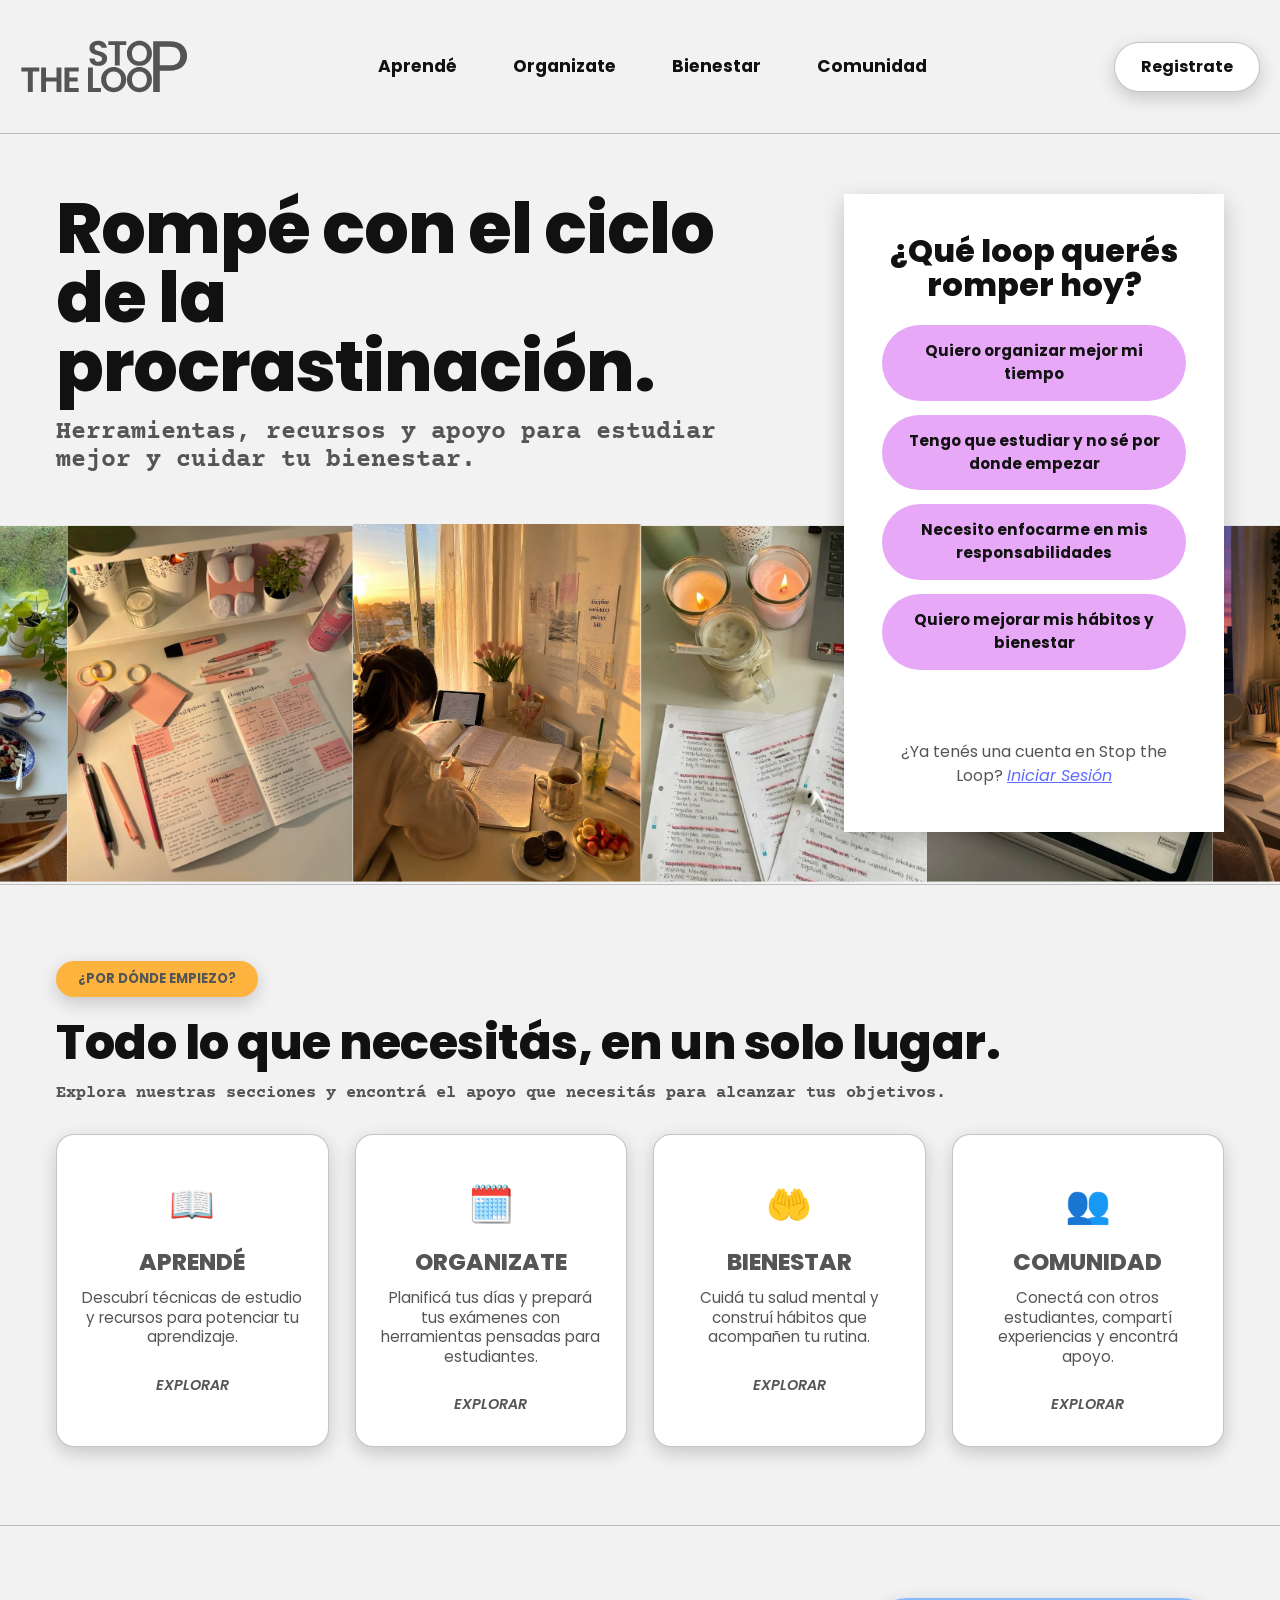
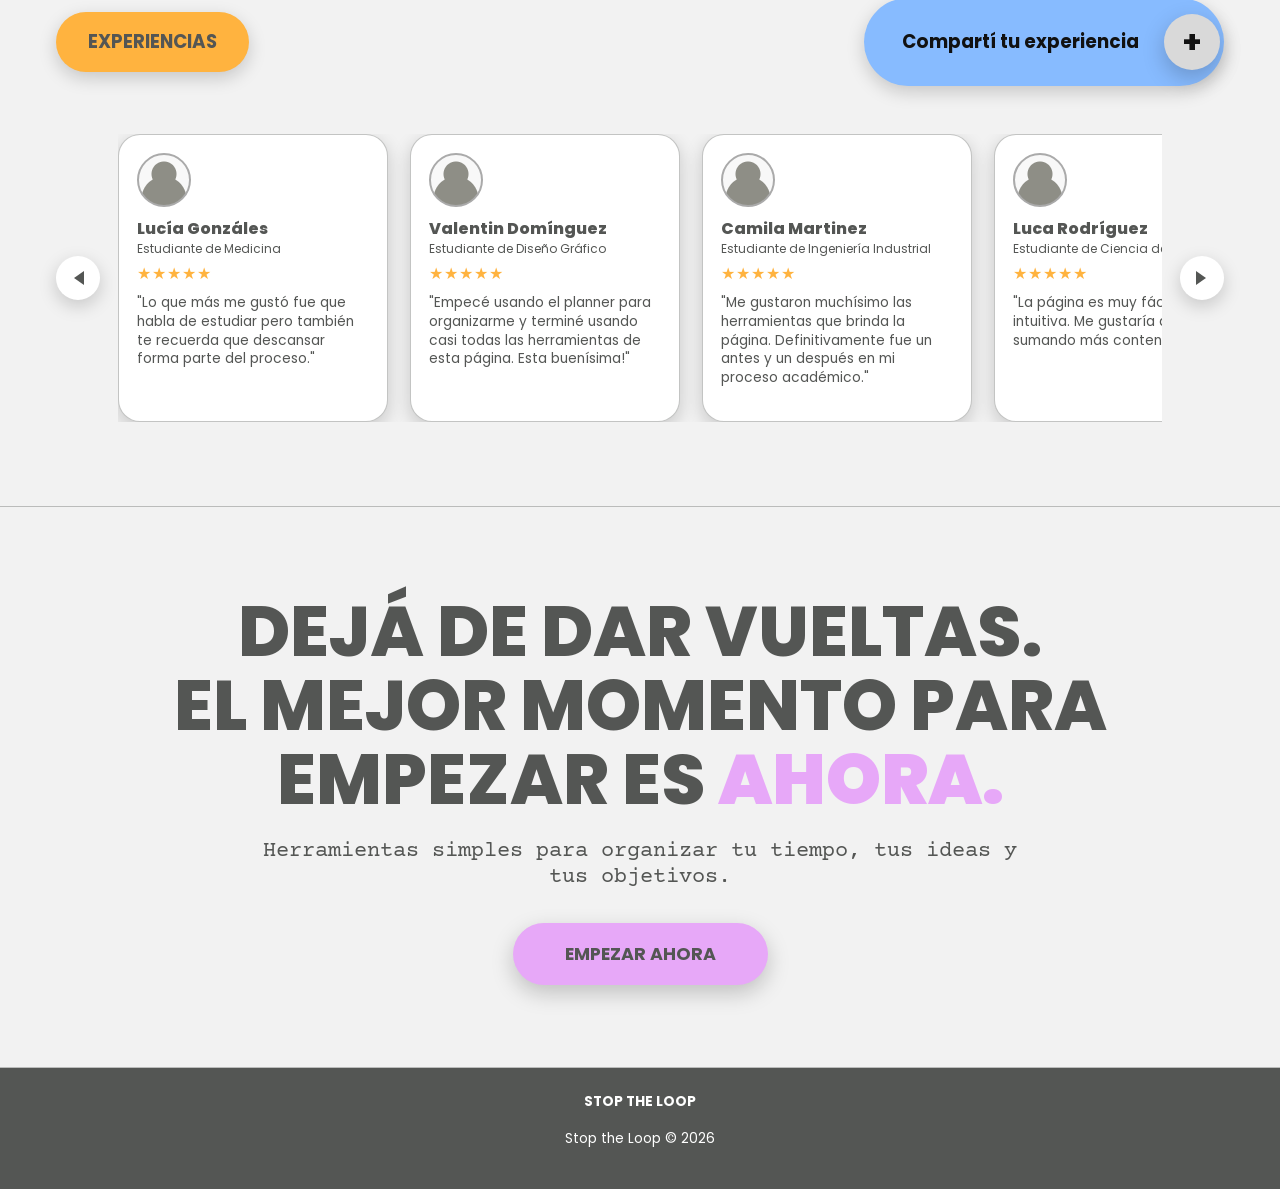
==== index.html @ 48a917cd "modificaciones para subirlo y que se cargue bien en pages" ====
<!DOCTYPE html>
<html lang="es">
<head>
  <meta charset="UTF-8">
  <meta name="viewport" content="width=device-width, initial-scale=1.0">
  <title>Rompé con el ciclo de la procrastinación.</title>
  <link href="https://cdn.jsdelivr.net/npm/bootstrap@5.3.3/dist/css/bootstrap.min.css" rel="stylesheet">
  <link rel="stylesheet" href="stoptheloop.css">
</head>
<body>

  <header class="site-header" id="inicio">
    <nav class="navbar">
      <a class="logo" href="#inicio" aria-label="Ir al inicio">
        <img src="stoptheloop.svg" alt="Logo de Stop the Loop">
      </a>
      
      <!--Menú Principal-->
      <ul class="nav-links" id="nav-links">
        <li><a href="menu/aprende/aprende.html">Aprendé</a></li>
        <li><a href="menu/organizate/organizate.html">Organizate</a></li>
        <li><a href="menu/bienestar/bienestar.html">Bienestar</a></li>
        <li><a href="menu/comunidad/comunidad.html">Comunidad</a></li>
      </ul>

      <div class="nav-derecha">
        <a href="menu/registro/registro.html" class="btn btn-nav">Registrate</a>
        <button type="button" class="menu-toggle" id="menu-toggle" aria-label="Abrir menú" aria-expanded="false">
          <span></span><span></span><span></span>
        </button>
      </div>
    </nav>
  </header>

  <main>
    <!--Sección Principal-->
     <section class="seccion-principal seccion-con-borde">
        <div class="contenido-principal">
          
          <div class="texto-principal">
            <h1>Rompé con el ciclo de la procrastinación.</h1>
            <p>Herramientas, recursos y apoyo para estudiar mejor y cuidar tu bienestar.</p>
          </div>

        <aside class="tarjeta-principal">
          <h2>¿Qué loop querés romper hoy?</h2>
          <button class="loop-option" data-message="Buenísimo. Empecemos por armar una planificación simple para tu semana.">Quiero organizar mejor mi tiempo</button>
          <button class="loop-option" data-message="Esta bien, no te preocupes. Te conviene empezar por el planificador de exámenes.">Tengo que estudiar y no sé por donde empezar</button>
          <button class="loop-option" data-message="Para trabajar tu concentración podés usar técnicas cortas y bloques de estudio.">Necesito enfocarme en mis responsabilidades</button>
          <button class="loop-option" data-message="La sección de bienestar te puede ayudar a sostener hábitos.">Quiero mejorar mis hábitos y bienestar</button>
          <p id="loop-message" class="loop-message"></p>
          <p class="login-text">
            ¿Ya tenés una cuenta en Stop the Loop?
            <a href="#registro">Iniciar Sesión</a>
          </p>
        </aside>
        <img src="escritorios.svg" alt="collage de escritorios de estudio" class="imagen-hero">
        </div>

      </section>

    <!--Sección de categorias-->
    <section class="seccion-categorias seccion-con-borde" id="seccion-categorias">
      <span class="etiqueta">¿POR DÓNDE EMPIEZO?</span>
      <div class="section-heading">
        <div>
          <h2>Todo lo que necesitás, en un solo lugar.</h2>
          <p>Explora nuestras secciones y encontrá el apoyo que necesitás para alcanzar tus objetivos.</p>
        </div>
      </div>
      <div class="category-grid">
        <article class="category-card" id="aprende">
          <div class="icon">📖</div>
          <h3>APRENDÉ</h3>
          <p>Descubrí técnicas de estudio y recursos para potenciar tu aprendizaje.</p>
          <a href="menu/aprende/aprende.html">EXPLORAR</a>
        </article>
        <article class="category-card" id="organizate">
          <div class="icon">🗓️</div>
          <h3>ORGANIZATE</h3>
          <p>Planificá tus días y prepará tus exámenes con herramientas pensadas para estudiantes.</p>
          <a href="menu/organizate/organizate.html">EXPLORAR</a>
        </article>
        <article class="category-card" id="bienestar">
          <div class="icon">🤲</div>
          <h3>BIENESTAR</h3>
          <p>Cuidá tu salud mental y construí hábitos que acompañen tu rutina.</p>
          <a href="menu/bienestar/bienestar.html">EXPLORAR</a>
        </article>
        <article class="category-card" id="comunidad">
          <div class="icon">👥</div>
          <h3>COMUNIDAD</h3>
          <p>Conectá con otros estudiantes, compartí experiencias y encontrá apoyo.</p>
          <a href="menu/comunidad/comunidad.html">EXPLORAR</a>
        </article>

      </div>
    </section>

    <!--Sección de Experiencias-->
    <section class="seccion-experiencias seccion-con-borde">
      <div class="section-top">
        <span class="etiqueta etiqueta-experiencias">EXPERIENCIAS</span>
        <button type="button" id="btn-compartir" class="boton-compartir">
          Compartí tu experiencia
          <span>+</span>
        </button>
      </div>
      <div class="carrusel-resenas">
        <button type="button" class="flecha flecha-izq" id="flecha-izq" aria-label="Ver reseña anterior"></button>
        <div class="grilla-resenas" id="grilla-resenas">
            <article class="tarjeta-resena">
            <div class="avatar"></div>
        <div>
          <h3>Lucía Gonzáles</h3>
          <p class="rol">Estudiante de Medicina</p>
          <p class="estrellas">★★★★★</p>
          <p>"Lo que más me gustó fue que habla de estudiar pero también te recuerda que descansar forma parte del proceso."</p>
        </div>
      </article>

      <article class="tarjeta-resena">
        <div class="avatar"></div>
        <div>
          <h3>Valentin Domínguez</h3>
          <p class="rol">Estudiante de Diseño Gráfico</p>
          <p class="estrellas">★★★★★</p>
          <p>"Empecé usando el planner para organizarme y terminé usando casi todas las herramientas de esta página. Esta buenísima!"</p>
        </div>
      </article>
      <article class="tarjeta-resena">
        <div class="avatar"></div>
        <div>
          <h3>Camila Martinez</h3>
          <p class="rol">Estudiante de Ingeniería Industrial</p>
          <p class="estrellas">★★★★★</p>
          <p>"Me gustaron muchísimo las herramientas que brinda la página. Definitivamente fue un antes y un después en mi proceso académico."</p>
        </div>
      </article>
      <article class="tarjeta-resena">
        <div class="avatar"></div>
        <div>
          <h3>Luca Rodríguez</h3>
          <p class="rol">Estudiante de Ciencia de Datos</p>
          <p class="estrellas">★★★★★</p>
          <p>"La página es muy fácil de usar e intuitiva. Me gustaría que siga sumando más contenido."</p>
        </div>
      </article>

    <article class="tarjeta-resena">
        <div class="avatar"></div>
        <div>
          <h3>Sofía Ramírez</h3>
          <p class="rol">Estudiante de Psicología</p>
          <p class="estrellas">★★★★★</p>
          <p>"El planificador de exámenes me salvó este cuatrimestre. Súper recomendable para organizar los tiempos de estudio."</p>
        </div>
      </article>

      <article class="tarjeta-resena">
        <div class="avatar"></div>
        <div>
          <h3>Tomás Ibáñez</h3>
          <p class="rol">Estudiante de Arquitectura</p>
          <p class="estrellas">★★★★</p>
          <p>"Buenísima la sección de bienestar, me ayudó a bajar un poco la ansiedad antes de los parciales."</p>
        </div>
      </article>

      <article class="tarjeta-resena">
        <div class="avatar"></div>
        <div>
          <h3>Martina Suárez</h3>
          <p class="rol">Estudiante de Derecho</p>
          <p class="estrellas">★★★★★</p>
          <p>"Me encantó poder compartir mi experiencia y ver la de otros estudiantes. Se siente una comunidad real."</p>
        </div>
      </article>

      <article class="tarjeta-resena">
        <div class="avatar"></div>
        <div>
          <h3>Bruno Fernández</h3>
          <p class="rol">Estudiante de Ingeniería en Sistemas</p>
          <p class="estrellas">★★★★★</p>
          <p>"Muy simple de usar y con herramientas que de verdad ayudan a romper la procrastinación."</p>
        </div>
      </article>

      </div>
      <button type="button" class="flecha flecha-der" id="flecha-der" aria-label="Ver reseña siguiente"></button>
    </div>
    </section>

    <!--Sección Final-->
    <section class="seccion-final" id="registro">
      <h2>
        DEJÁ DE DAR VUELTAS.
        <br>
        EL MEJOR MOMENTO PARA EMPEZAR ES <strong>AHORA.</strong>
      </h2>
      <p>Herramientas simples para organizar tu tiempo, tus ideas y tus objetivos.</p>
      <a href="#seccion-categorias" class="btn btn-large">EMPEZAR AHORA</a>
    </section>
  </main>

  <footer class="footer">
    <div class="footer-grid">
      <a class="logo footer-logo" href="#inicio">
        <span><strong>STOP THE LOOP</strong> </span>
      </a>
    </div>
    <p>Stop the Loop © 2026</p>
  </footer>

  <!--Modal para compartir experiencia-->
  <div class="modal-overlay" id="modal-overlay">
    <div class="modal-resena" role="dialog" aria-modal="true" aria-labelledby="modal-titulo">
      <button type="button" class="modal-cerrar" id="modal-cerrar" aria-label="Cerrar">&times;</button>
      <h3 id="modal-titulo">Compartí tu experiencia</h3>
      <form id="form-resena">
        <label for="input-nombre">Nombre</label>
        <input type="text" id="input-nombre" placeholder="¿Cómo te llamás?" required>

        <label for="input-rol">¿Qué estudiás?</label>
        <input type="text" id="input-rol" placeholder="Ej: Estudiante de Medicina" required>

        <label>Puntaje</label>
        <div class="selector-estrellas" id="selector-estrellas">
          <span data-valor="1">★</span>
          <span data-valor="2">★</span>
          <span data-valor="3">★</span>
          <span data-valor="4">★</span>
          <span data-valor="5">★</span>
        </div>
        <input type="hidden" id="input-estrellas" value="0">

        <label for="input-comentario">Tu comentario</label>
        <textarea id="input-comentario" rows="4" placeholder="Contanos tu experiencia con Stop the Loop" required></textarea>

        <p id="modal-error" class="modal-error"></p>

        <button type="submit" class="btn btn-large">Enviar</button>
      </form>
    </div>
  </div>

  <script src="https://cdn.jsdelivr.net/npm/bootstrap@5.3.3/dist/js/bootstrap.bundle.min.js"></script>
  <script src="stoptheloop.js"></script>
</body>
</html>
---- stoptheloop.css ----
/* =============================================
   Stop the Loop — styles.css
   Tipografías: Poppins + Courier Prime
   ============================================= */

@import url('https://fonts.googleapis.com/css2?family=Poppins:wght@400;600;700&family=Courier+Prime&display=swap');

/* ── VARIABLES (colores del moodboard) ──────── */
:root {
  --lila:    #E7A8F8;
  --azul:    #87BBFF;
  --amarillo:#FFB33F;
  --gris-claro: #D9D9D9;
  --gris-oscuro:#545654;
  --fondo:   #F2F2F2;
  --blanco:  #FFFFFF;
  --negro:  #111111;

  --sombra-suave: 0 6px 18px #0000002e;
   --sombra-fuerte: 0 8px 22px #00000035;
  --borde-suave: 1px solid #54565459;
}

/* ── RESET BÁSICO ───────────────────────────── */
* {
  margin: 0;
  padding: 0;
  box-sizing: border-box;
}

html {
  scroll-behavior: smooth;
}

body {
  font-family: 'Poppins', sans-serif;
  font-weight: 400;
  background-color: var(--fondo);
  color: var(--gris-oscuro);
}

a{
  color: inherit;
  text-decoration: none;
}

img {
  max-width: 100%;
  display:block;
}

button {
  font-family: inherit;
}

/* ── HEADER / NAVBAR (MENÚ PRINCIPAL) ─────────────────────────────────── */
.site-header {
  background-color: var(--fondo);
  border-bottom: var(--borde-suave);
  z-index: 100;
}

.navbar {
max-width: 1280px;
min-height: 82px;
margin: 0 auto;
padding: 12px 20px;

display: flex;
justify-content: space-between;
align-items: center;
gap: 32px;
}

.logo{
  display: flex;
  align-items: center;
}

.logo img{
  width: 170px;
  height: auto;
  opacity: 0.65;
}

.nav-links{
  list-style: none;
  display:flex;
  align-items: center;
  gap: 56px;

  margin: 0;
  padding: 0;

  font-size: 1.08rem;
  font-weight: 700;
  color: var(--negro);
}

.nav-links a {
  transition: color 0.2s ease;
}

.nav-links a:hover {
  color:#87BBFF
}

/*--- BOTONES GENERALES ------------------------ */ 
.btn {
  display: inline-flex;
  justify-content: center;
  align-items: center;

  border: none;
  cursor: pointer;

  font-family: 'Poppins', sans-serif;
  font-weight: 700;

  transition: transform 0.2s ease, box-shadow 0.2s ease;
}

.btn:hover,
.loop-option:hover,
.category-card:hover {
  transform: translateY(-3px);
}

.btn-nav {
  background-color: var(--blanco);
  color: var(--negro);
  border: var(--borde-suave);
  border-radius: 999px;
  padding: 12px 26px;
  box-shadow: var(--sombra-suave);
}

.btn-large {
  background-color: var(--lila);
  color: var(--gris-oscuro);
  border-radius: 999px;
  padding: 18px 52px;
  font-size: 1.1rem;
  box-shadow: var(--sombra-fuerte);
}

/* ── MAIN ───────────────────────────────────── */
main {
  width: 100%;
}

main section{
  padding-left: 56px;
  padding-right: 56px;
}

.seccion-con-borde {
  border-bottom: var(--borde-suave);
}

/*--- ETIQUETAS --------------------------------*/
.etiqueta {
  display: inline-block;
  background-color: var(--amarillo);
  color: var(--gris-oscuro);
  border-radius: 999px;
  font-weight: 700;
  box-shadow: var(--sombra-suave)
}

.etiqueta {
  padding: 8px 22px;
  font-size: 0.82rem;
  margin-bottom: 20px;
}

/*--- SECCIÓN DEL HERO --------------------------*/
.seccion-principal.seccion-con-borde {
  position: relative;
  padding-top: 60px;
  padding-bottom: 0;
  overflow: hidden;
}

.contenido-principal {
  position: relative;
  max-width: 1280px;
  margin: 0 auto;

  display: grid;
  grid-template-columns: 1fr 380px;
  grid-template-rows: auto 1fr;
  column-gap: 56px;
}

.texto-principal {
  grid-column: 1;
  grid-row: 1;
  position: relative;
  z-index: 1;
  overflow: visible;
}

.section-heading {
  position: relative;
  display: flex;
  justify-content: space-between;
  align-items: center;
}

.texto-principal h1 {
  max-width: 760px;
  font-size: clamp(3rem,5.5vw,5rem);
  line-height: 0.98;
  letter-spacing: -1px;
  font-weight: 800;
  color: var(--negro);
}

.texto-principal p {
max-width: 700px;
margin-top: 18px;

font-family: 'Courier Prime', monospace;
font-size: clamp(1.15rem, 2vw, 1.55rem);
line-height: 1.15;
font-weight: 700;
color: var(--gris-oscuro);
}

.imagen-hero {
  grid-column: 1 / -1;
  grid-row: 2;
  width: 100vw;
  max-width: none;
  margin-left: calc(-50vw + 50%);
  height: 360px;
  margin-top: 32px;
  object-fit: cover;
  position: relative;
  z-index: 1;
}

/* -- Card del hero -----------------------------*/
.tarjeta-principal {
  grid-column: 2;
  grid-row: 1 / 3;
  align-self: start;
  position: relative;
  z-index: 2;

  background-color: var(--blanco);
  padding: 40px 38px 28px;
  box-shadow: var(--sombra-fuerte);
  text-align: center;
}

.tarjeta-principal h2 {
  font-size: 2rem;
  line-height: 1.05;
  margin-bottom: 24px;
  font-weight: 800;
  color: var(--negro)
}

.loop-option {
  width: 100%;
  margin-bottom: 14px;
  padding: 15px 20px;

  background-color: var(--lila);
  color: var(--negro);
  border: none;
  border-radius: 999px;

  font-size: 0.95rem;
  font-weight: 700;
  cursor: pointer;

  transition: transform 0.2s ease, filter 0.2s ease;
}

.loop-option:hover {
  filter: brightness(0.97);
}

.loop-message {
  min-height: 36px;
  margin: 10px 0;
  font-size: 0.9rem;
  font-weight: 600;
  color: #111111;
}

.login-text a {
  color: #5e6cff;
  text-decoration: underline;
  font-style: italic;
}

/* --- SECCIÓN DE CATEGORÍAS -------------------- */
.section-heading {
  display: flex;
  justify-content: space-between;
  align-items: flex-end;
  gap: 32px;
  position: relative;
}

.section-heading h2 {
  max-width: 1280px;
  font-size: clamp(2rem, 4vw, 3rem);
  line-height: 1.08;
  letter-spacing: -0.5px;
  font-weight: 800;
  color: var(--negro);
  margin-bottom: 14px;
}

.section-heading p {
  max-width: 1280px;
  font-family: 'Courier Prime', monospace;
  font-size: 1.05rem;
  font-weight: 700;
  line-height: 1.3;
  color: var(--gris-oscuro);
  margin-bottom: 30px;
}

.seccion-categorias {
  padding-top: 76px;
  padding-bottom: 78px;
}

.category-grid {
  max-width: 1200px;
  margin: 0 auto;

  display: grid;
  grid-template-columns: repeat(4, 1fr);
  gap: 26px;
}

.category-card {
  background-color: var(--blanco);
  border: var(--borde-suave);
  border-radius: 18px;
  padding: 42px 24px 30px;
  min-height: 300px;

  text-align: center;
  box-shadow: var(--sombra-suave);
  transition: transform 0.2s ease, box-shadow 0.2s ease;
}

.category-card:hover {
  box-shadow: var(--sombra-fuerte)
}

.icon {
  font-size: 2.3rem;
  margin-bottom: 16px;
}

.category-card h3 {
  font-size: 1.45rem;
  font-weight: 800;
  color: var(--gris-oscuro);
  margin-bottom: 12px;
}

.category-card p {
  font-size: 0.95rem;
  line-height: 1.28;
  margin-bottom: 26px;
}

.category-card a {
  font-size: 0.9rem;
  font-weight: 600;
  font-style: italic;
}

/* --- SECCIÓN DE EXPERIENCIAS -------------------*/
.seccion-experiencias {
  padding-top: 72px;
  padding-bottom: 84px;
}

.section-top {
  max-width: 1280px;
  margin: 0 auto 48px;
  display: flex;
  justify-content: space-between;
  align-items: center;
}

.etiqueta-experiencias {
  padding: 16px 32px;
  font-size: 1.15rem;
  margin-bottom: 0;
}

.boton-compartir {
  min-width: 360px;
  background-color: #87BBFF;
  border: none;
  cursor: pointer;
  color: var(--negro);
  text-align: left;
  border-radius: 999px;
  padding: 16px 22px 16px 38px;
  display: flex;
  align-items: center;
  justify-content: space-between;
  font-weight: 700;
  font-size: 1.15rem;
  box-shadow: var(--sombra-suave);
  transition: transform 0.2s ease, box-shadow 0.2s ease;
}

.boton-compartir:hover {
  transform: translateY(-3px);
  box-shadow: var(--sombra-fuerte);
}

.boton-compartir span {
  width: 56px;
  height: 56px;
  margin-right: -18px;
  background-color: var(--gris-claro);
  border-radius: 50%;
  display: grid;
  place-items: center;
  font-size: 2rem;
  box-shadow: var(--sombra-fuerte);
}

.carrusel-resenas {
  max-width: 1280px;
  margin: 0 auto;
  display: flex;
  align-items: center;
  gap: 18px;
}

.flecha {
  flex: 0 0 auto;
  width: 44px;
  height: 44px;
  border: none;
  border-radius: 50%;
  background-color: var(--blanco);
  box-shadow: var(--sombra-suave);
  cursor: pointer;
  position: relative;
  transition: transform 0.2s ease, box-shadow 0.2s ease;
}

.flecha:hover {
  transform: translateY(-2px);
  box-shadow: var(--sombra-fuerte);
}

.flecha::before {
  content: '';
  position: absolute;
  top: 50%;
  left: 50%;
  width: 0;
  height: 0;
  border-top: 7px solid transparent;
  border-bottom: 7px solid transparent;
}

.flecha-izq::before {
  border-right: 10px solid var(--gris-oscuro);
  transform: translate(-40%, -50%);
}

.flecha-der::before {
  border-left: 10px solid var(--gris-oscuro);
  transform: translate(-60%, -50%);
}

.grilla-resenas {
  flex: 1;
  min-width: 0;
  display: flex;
  gap: 22px;
  overflow-x: auto;
  scroll-snap-type: x mandatory;
  scroll-behavior: smooth;
  scrollbar-width: none;
}

.grilla-resenas::-webkit-scrollbar {
  display: none;
}

.tarjeta-resena {
flex: 0 0 270px;
width: 270px;
scroll-snap-align: start;
background-color: var(--blanco);
border: var(--borde-suave);
border-radius: 22px;
padding: 18px;
box-shadow: var(--sombra-suave);
transition: transform 0.2s ease, box-shadow 0.2s ease;
}

.tarjeta-resena:hover {
  box-shadow: var(--sombra-fuerte);
}

.avatar {
  width: 54px;
  height: 54px;
  border-radius: 50%;
  margin-bottom: 12px;
  background:  radial-gradient(circle at 50% 38%, #8E8E86 0 12px, transparent 13px),
    radial-gradient(circle at 50% 88%, #8E8E86 0 22px, transparent 23px),
    #F8F8F8;
  border: 2px solid #AAAAAA;
}

.tarjeta-resena h3 {
  font-size: 1rem;
  font-weight: 800;
  margin-bottom: 2px;
}

.rol {
  font-size: 0.75rem;
  margin-bottom: 4px;
}

.estrellas {
  color: var(--amarillo);
  letter-spacing: 1px;
  margin-bottom: 8px;
}

.tarjeta-resena p:last-child {
  font-size: 0.86rem;
  line-height: 1.35;
}

/* --- SECCIÓN FINAL ---------------------------- */
.seccion-final {
  text-align: center;
  padding-top: 88px;
  padding-bottom: 82px;
  border-bottom: var(--borde-suave);
}

.seccion-final h2 {
  max-width: 1050px;
  margin: 0 auto;
  font-size: clamp(2.7rem, 5.5vw, 5.4rem);
  line-height: 1.05;
  font-weight: 800;
  color: var(--gris-oscuro);
}

.seccion-final strong {
  color: var(--lila);
}

.seccion-final p {
  max-width: 760px;
  margin: 22px auto 32px;
  font-family: 'Courier Prime', monospace;
  font-size: 1.35rem;
  line-height: 1.2;
}

/* ── FOOTER ─────────────────────────────────── */
.footer {
  text-align: center;
  padding: 24px;
  font-size: 0.85rem;
  color: var(--blanco);
  background-color: var(--gris-oscuro);
}

.footer-grid {
  display: flex;
  justify-content: center;
  margin-bottom: 16px;
}

/* ── MODAL: COMPARTIR EXPERIENCIA ────────────── */
.modal-overlay {
  display: none;
  position: fixed;
  inset: 0;
  z-index: 200;
  padding: 24px;
  align-items: center;
  justify-content: center;
  background-color: #111111ac;
}

.modal-overlay.activo {
  display: flex;
}

.modal-resena {
  position: relative;
  width: 100%;
  max-width: 460px;
  max-height: 90vh;
  overflow-y: auto;
  background-color: var(--blanco);
  border-radius: 26px;
  padding: 42px 34px 32px;
  box-shadow: var(--sombra-fuerte);
}

.modal-resena h3 {
  font-size: 1.5rem;
  font-weight: 800;
  color: var(--negro);
  margin-bottom: 22px;
}

.modal-cerrar {
  position: absolute;
  top: 16px;
  right: 16px;
  width: 34px;
  height: 34px;
  border: none;
  border-radius: 50%;
  background-color: var(--fondo);
  color: var(--gris-oscuro);
  font-size: 1.3rem;
  line-height: 1;
  cursor: pointer;
  transition: background-color 0.2s ease;
}

.modal-cerrar:hover {
  background-color: var(--gris-claro);
}

#form-resena {
  display: flex;
  flex-direction: column;
}

#form-resena label {
  font-size: 0.85rem;
  font-weight: 700;
  margin-top: 12px;
  margin-bottom: 6px;
  color: var(--gris-oscuro);
}

#form-resena input[type="text"],
#form-resena textarea {
  font-family: 'Poppins', sans-serif;
  font-size: 0.95rem;
  padding: 12px 16px;
  border: var(--borde-suave);
  border-radius: 14px;
  background-color: var(--fondo);
  color: var(--negro);
  resize: vertical;
}

#form-resena input[type="text"]:focus,
#form-resena textarea:focus {
  outline: 2px solid var(--lila);
}

.selector-estrellas {
  display: flex;
  gap: 6px;
  font-size: 1.9rem;
  line-height: 1;
  color: var(--gris-claro);
}

.selector-estrellas span {
  cursor: pointer;
  transition: color 0.15s ease, transform 0.15s ease;
}

.selector-estrellas span:hover {
  transform: scale(1.12);
}

.selector-estrellas span.activa {
  color: var(--amarillo);
}

.modal-error {
  min-height: 18px;
  font-size: 0.8rem;
  font-weight: 700;
  color: #d1435b;
  margin: 8px 0 0;
}

#form-resena .btn-large {
  align-self: flex-start;
  margin-top: 20px;
  padding: 14px 40px;
  font-size: 1rem;
}

/* ── BOTÓN HAMBURGUESA ──────────────────────── */
.nav-derecha {
  display: flex;
  align-items: center;
  gap: 18px;
}

.menu-toggle {
  display: none;
  flex-direction: column;
  justify-content: center;
  gap: 5px;
  width: 34px;
  height: 34px;
  background: none;
  border: none;
  cursor: pointer;
  z-index: 101;
}

.menu-toggle span {
  width: 100%;
  height: 3px;
  background-color: var(--negro);
  border-radius: 2px;
  transition: transform 0.25s ease, opacity 0.25s ease;
}

.menu-toggle.abierto span:nth-child(1) {
  transform: translateY(8px) rotate(45deg);
}

.menu-toggle.abierto span:nth-child(2) {
  opacity: 0;
}

.menu-toggle.abierto span:nth-child(3) {
  transform: translateY(-8px) rotate(-45deg);
}

/* =============================================
   RESPONSIVE — TABLET (≤ 1100px)
   ============================================= */
@media (max-width: 1100px) {
  .contenido-principal {
    grid-template-columns: 1fr 320px;
    column-gap: 32px;
  }

  .category-grid {
    grid-template-columns: repeat(2, 1fr);
  }

  main section {
    padding-left: 32px;
    padding-right: 32px;
  }
}

/* =============================================
   RESPONSIVE — MENÚ MOBILE (≤ 900px)
   ============================================= */
@media (max-width: 900px) {
  .navbar {
    flex-wrap: wrap;
  }

  .menu-toggle {
    display: flex;
  }

  .nav-links {
    position: absolute;
    top: 100%;
    left: 0;
    right: 0;
    flex-direction: column;
    align-items: flex-start;
    gap: 0;
    max-height: 0;
    overflow: hidden;
    background-color: var(--fondo);
    border-bottom: var(--borde-suave);
    box-shadow: var(--sombra-suave);
    transition: max-height 0.3s ease;
  }

  .nav-links.activo {
    max-height: 320px;
  }

  .nav-links li {
    width: 100%;
  }

  .nav-links a {
    display: block;
    width: 100%;
    padding: 16px 24px;
  }

  .site-header {
    position: relative;
  }

  /* Hero se apila en una sola columna */
  .contenido-principal {
    grid-template-columns: 1fr;
    grid-template-rows: auto auto auto;
  }

  .texto-principal {
    grid-column: 1;
    grid-row: 1;
  }

  .tarjeta-principal {
    grid-column: 1;
    grid-row: 2;
    margin-top: 32px;
    width: 100%;
  }

  .imagen-hero {
    grid-row: 3;
    height: 280px;
  }

  .section-top {
    flex-direction: column;
    align-items: flex-start;
    gap: 20px;
  }

  .boton-compartir {
    min-width: 0;
    width: 100%;
  }
}

/* =============================================
   RESPONSIVE — MOBILE (≤ 600px)
   ============================================= */
@media (max-width: 600px) {
  main section {
    padding-left: 20px;
    padding-right: 20px;
  }

  .navbar {
    padding: 12px 16px;
  }

  .logo img {
    width: 130px;
  }

  .texto-principal h1 {
    letter-spacing: -0.5px;
  }

  .tarjeta-principal {
    padding: 30px 24px 22px;
  }

  .category-grid {
    grid-template-columns: 1fr;
  }

  .category-card {
    min-height: auto;
    padding: 32px 20px 24px;
  }

  .carrusel-resenas {
    gap: 10px;
  }

  .tarjeta-resena {
    flex: 0 0 220px;
    width: 220px;
  }

  .flecha {
    width: 36px;
    height: 36px;
  }

  .seccion-final h2 {
    letter-spacing: -0.5px;
  }

  .modal-resena {
    padding: 32px 22px 24px;
  }

  .selector-estrellas {
    font-size: 1.6rem;
  }
}
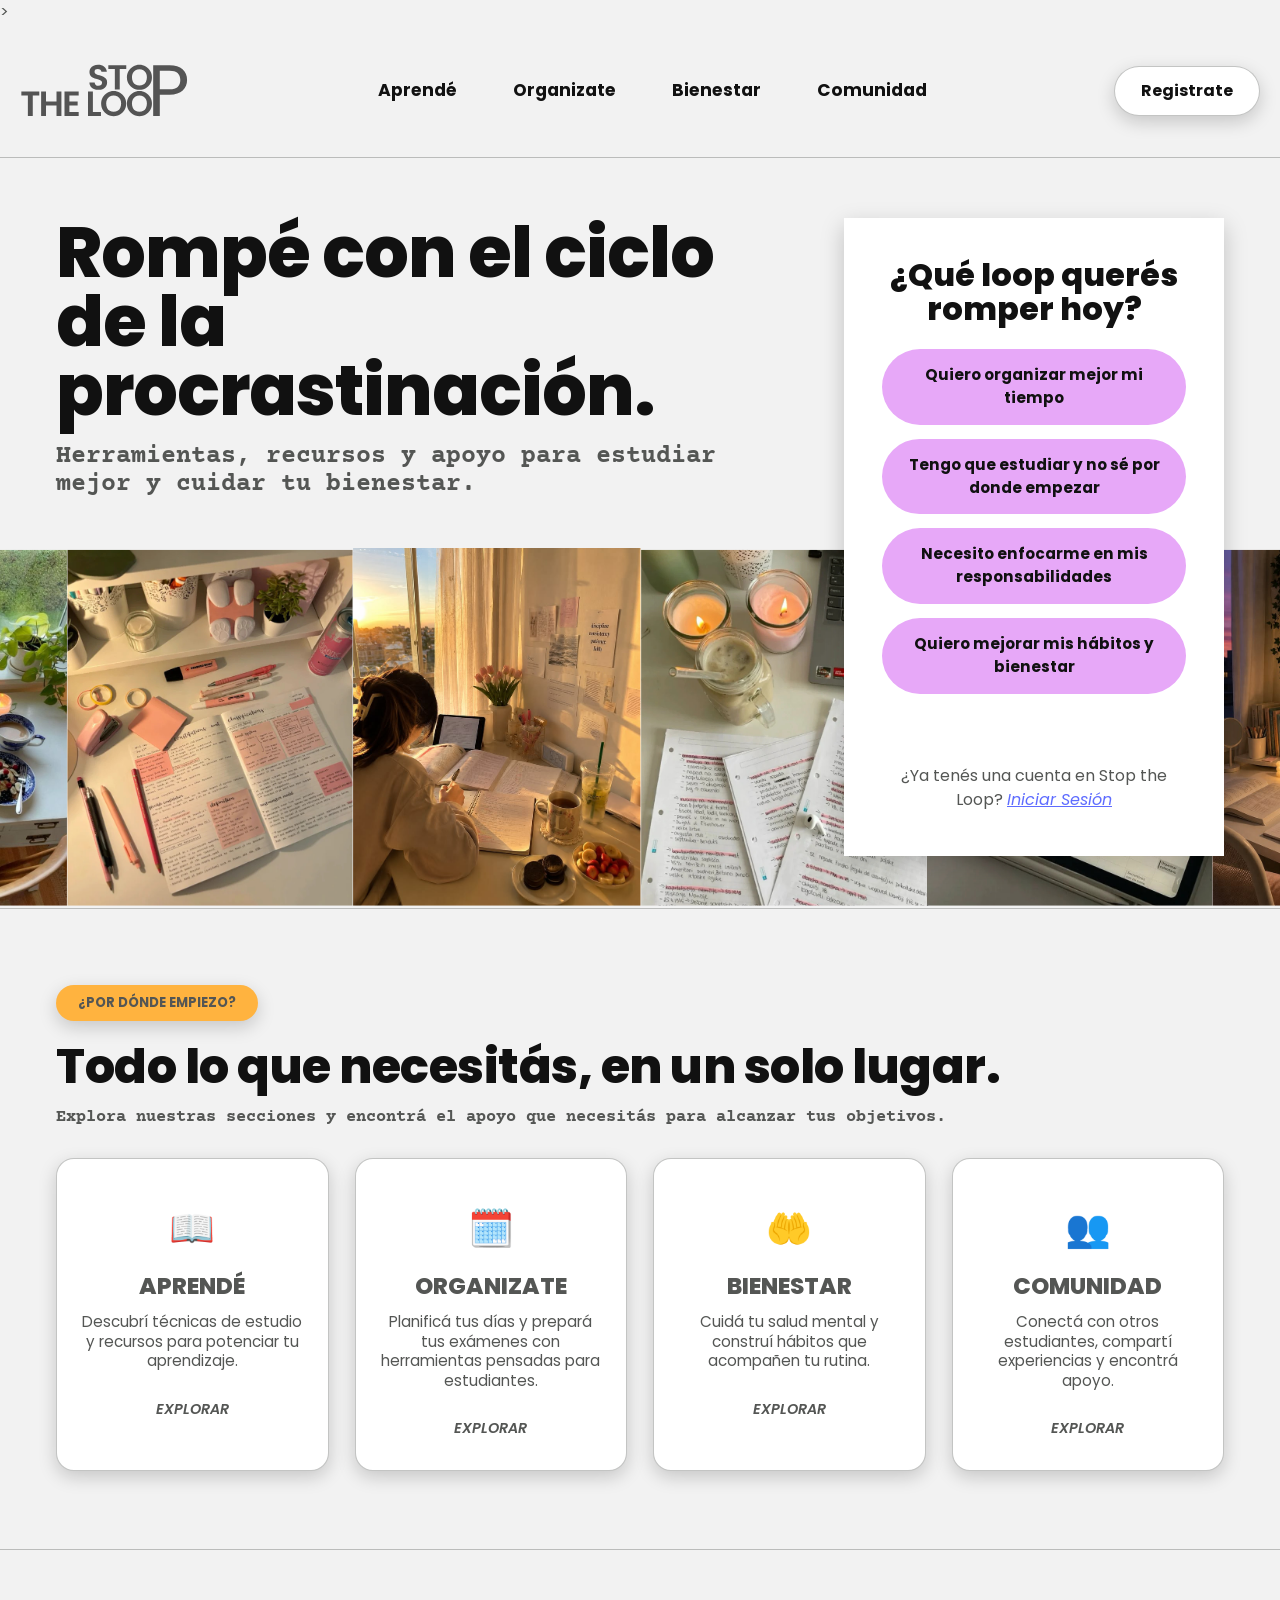
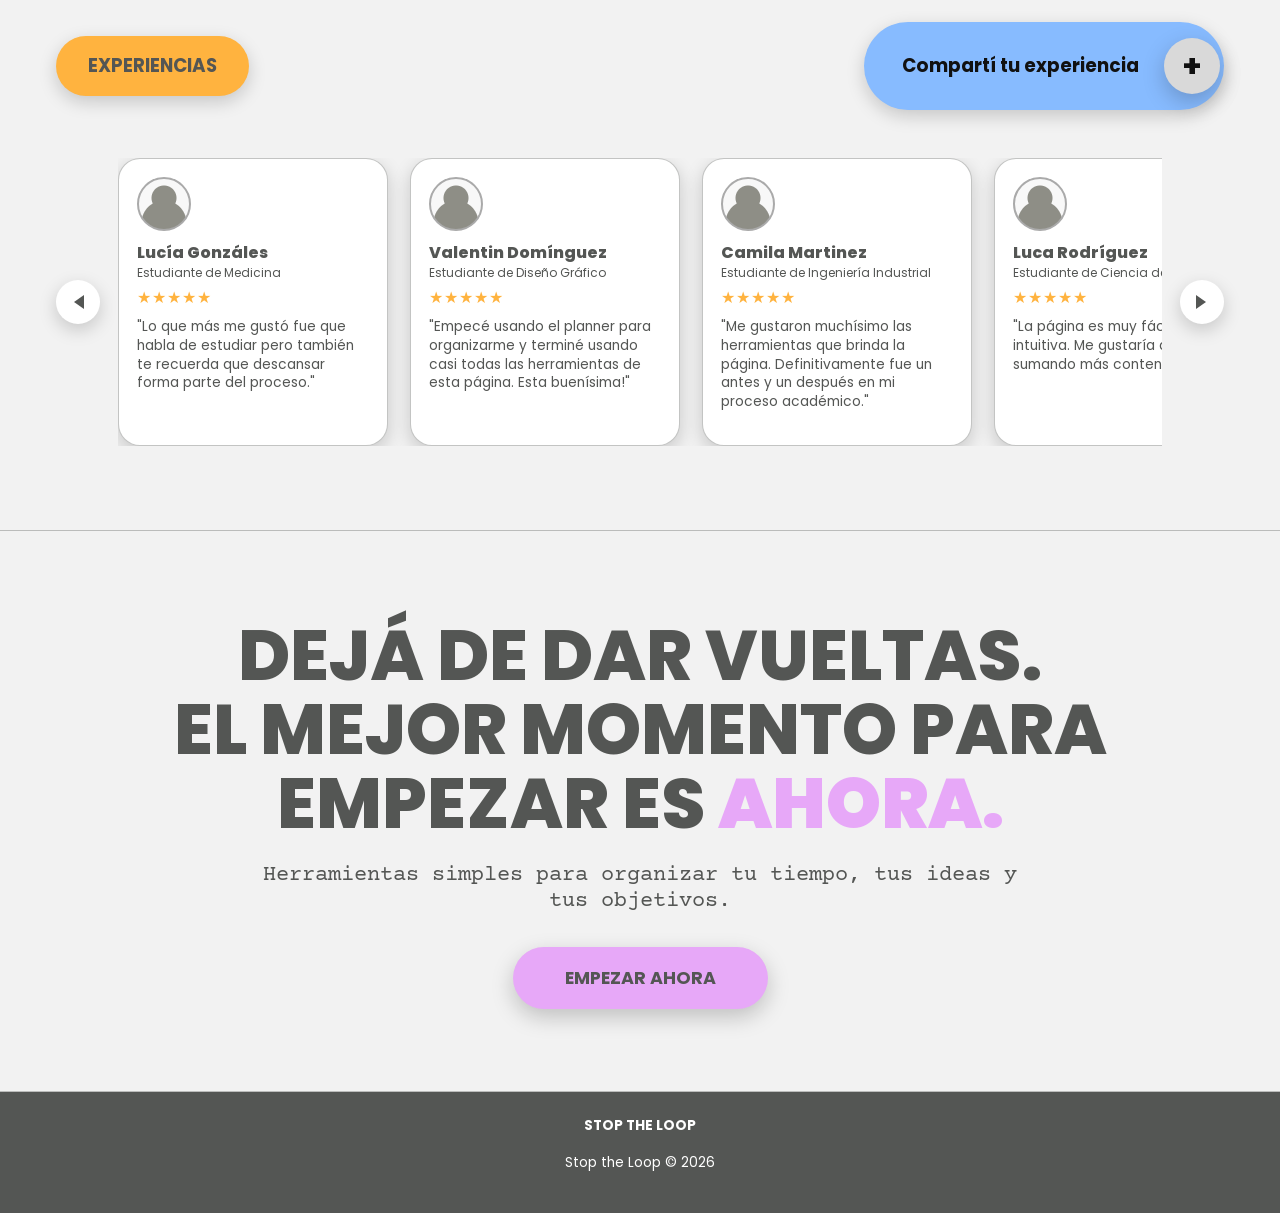
==== commit 688a395a: "prueba ade github desde el navedador" ====
--- a/index.html
+++ b/index.html
@@ -9,13 +9,15 @@
 </head>
 <body>
 
+  <!--- comentario para verificar que funcinona github-->>
+
   <header class="site-header" id="inicio">
     <nav class="navbar">
       <a class="logo" href="#inicio" aria-label="Ir al inicio">
         <img src="stoptheloop.svg" alt="Logo de Stop the Loop">
       </a>
       
-      <!--Menú Principal-->
+      <!--Menú (NADBAR) Principal-->
       <ul class="nav-links" id="nav-links">
         <li><a href="menu/aprende/aprende.html">Aprendé</a></li>
         <li><a href="menu/organizate/organizate.html">Organizate</a></li>
@@ -31,9 +33,11 @@
       </div>
     </nav>
   </header>
-
+  
+  <!-- MAIN  -->
   <main>
-    <!--Sección Principal-->
+
+    <!-- HERO / SECCIÓN PRINCIPAL STOP THE LOOP-->
      <section class="seccion-principal seccion-con-borde">
         <div class="contenido-principal">
           
@@ -210,7 +214,7 @@
         <span><strong>STOP THE LOOP</strong> </span>
       </a>
     </div>
-    <p>Stop the Loop © 2026</p>
+    <p>Stop the Loop &copy; 2026</p>
   </footer>
 
   <!--Modal para compartir experiencia-->
--- a/stoptheloop.css
+++ b/stoptheloop.css
@@ -106,6 +106,7 @@
 }
 
 /*--- BOTONES GENERALES ------------------------ */ 
+/* BOTONES */
 .btn {
   display: inline-flex;
   justify-content: center;
@@ -154,6 +155,7 @@
   padding-right: 56px;
 }
 
+/* ── SECCION CON BORDE ─────────────────────────── */
 .seccion-con-borde {
   border-bottom: var(--borde-suave);
 }
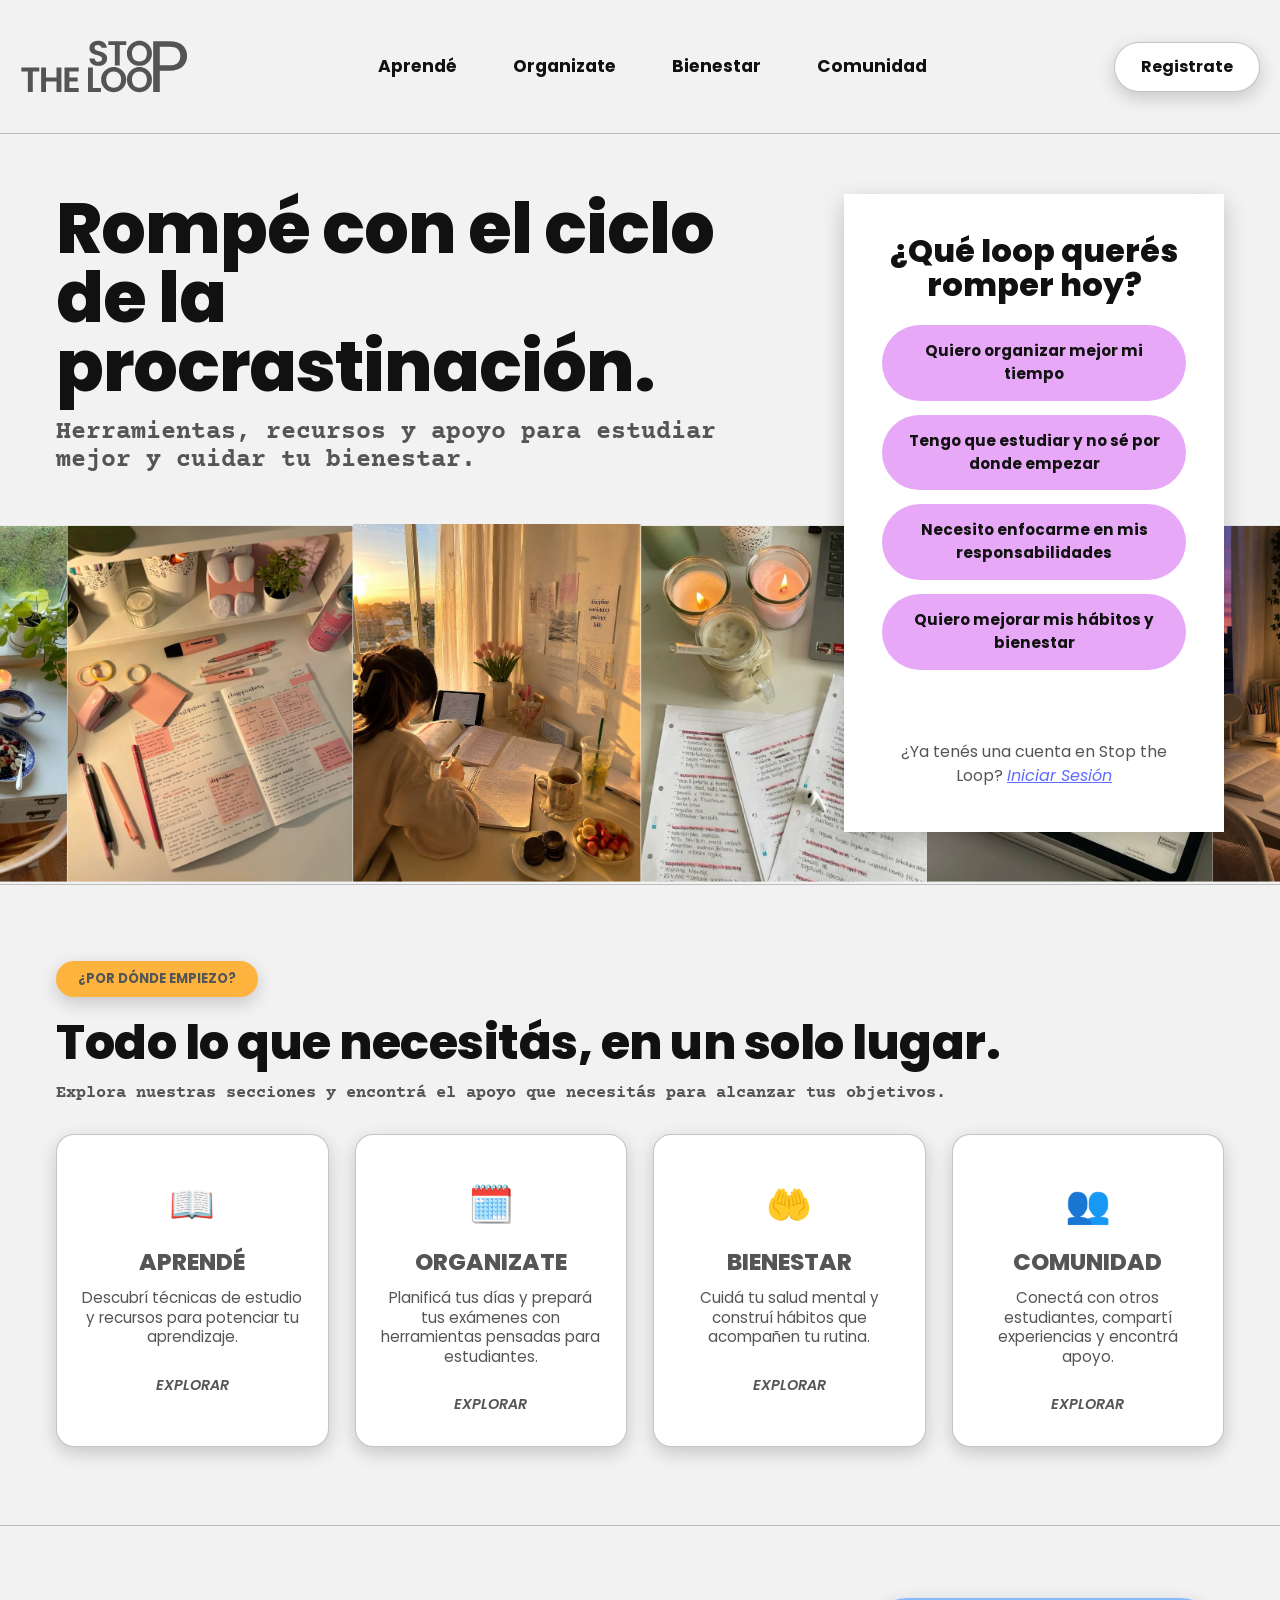
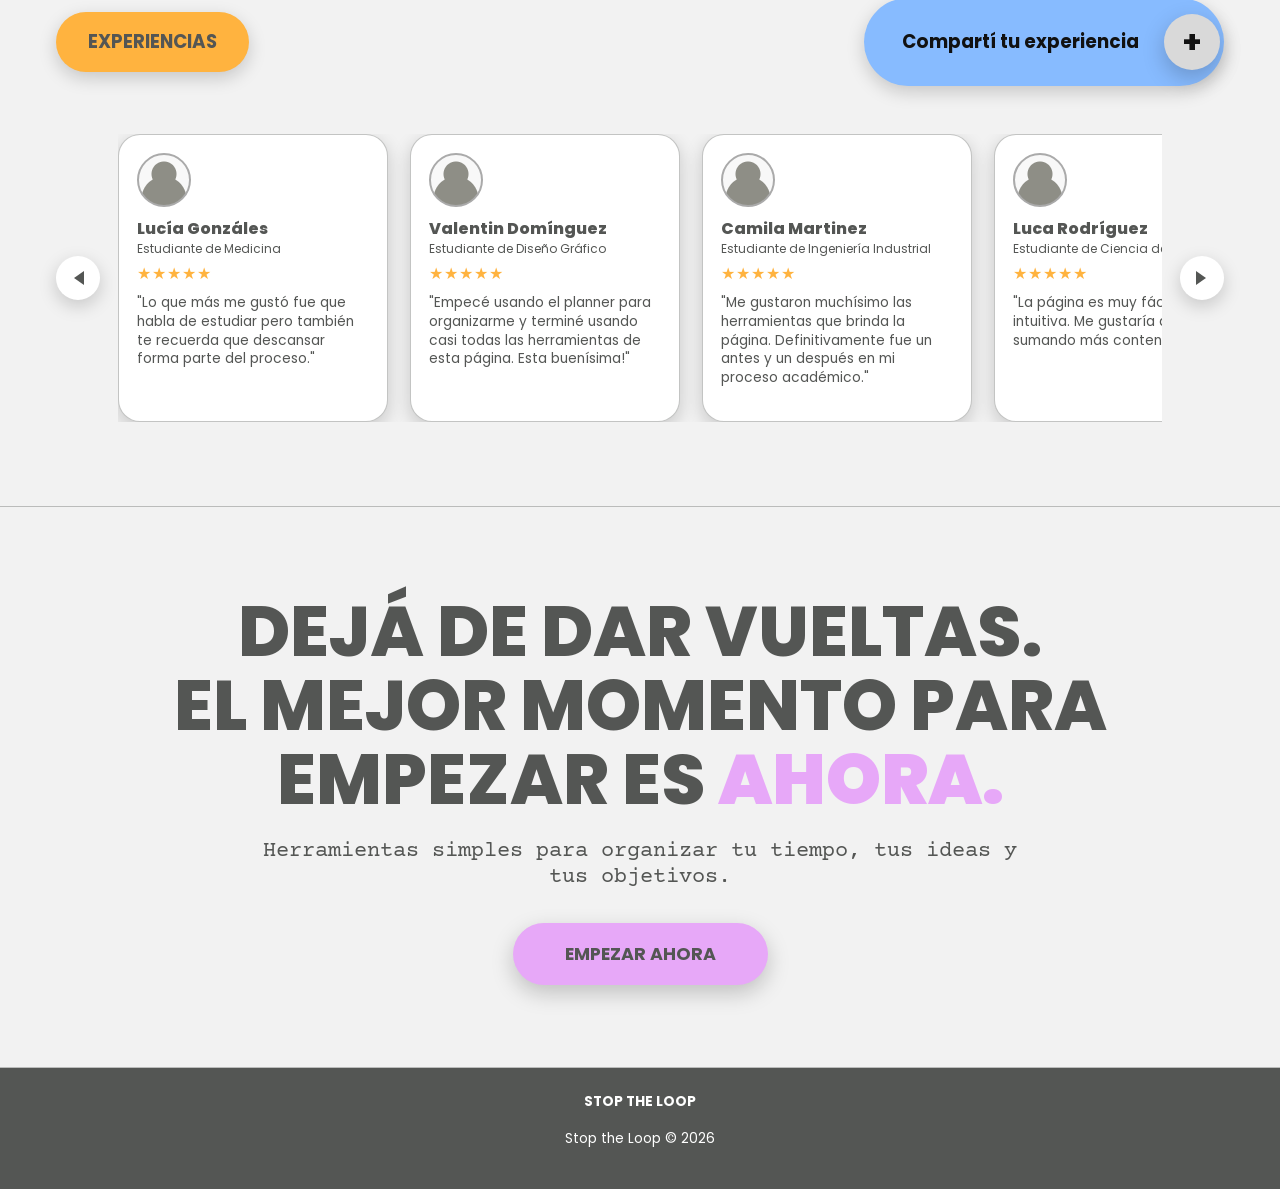
==== commit a89ea07a: "algunos cambios en registro" ====
--- a/index.html
+++ b/index.html
@@ -9,7 +9,7 @@
 </head>
 <body>
 
-  <!--- comentario para verificar que funcinona github-->>
+  <!--- comentario para verificar que funcinona github-->
 
   <header class="site-header" id="inicio">
     <nav class="navbar">
